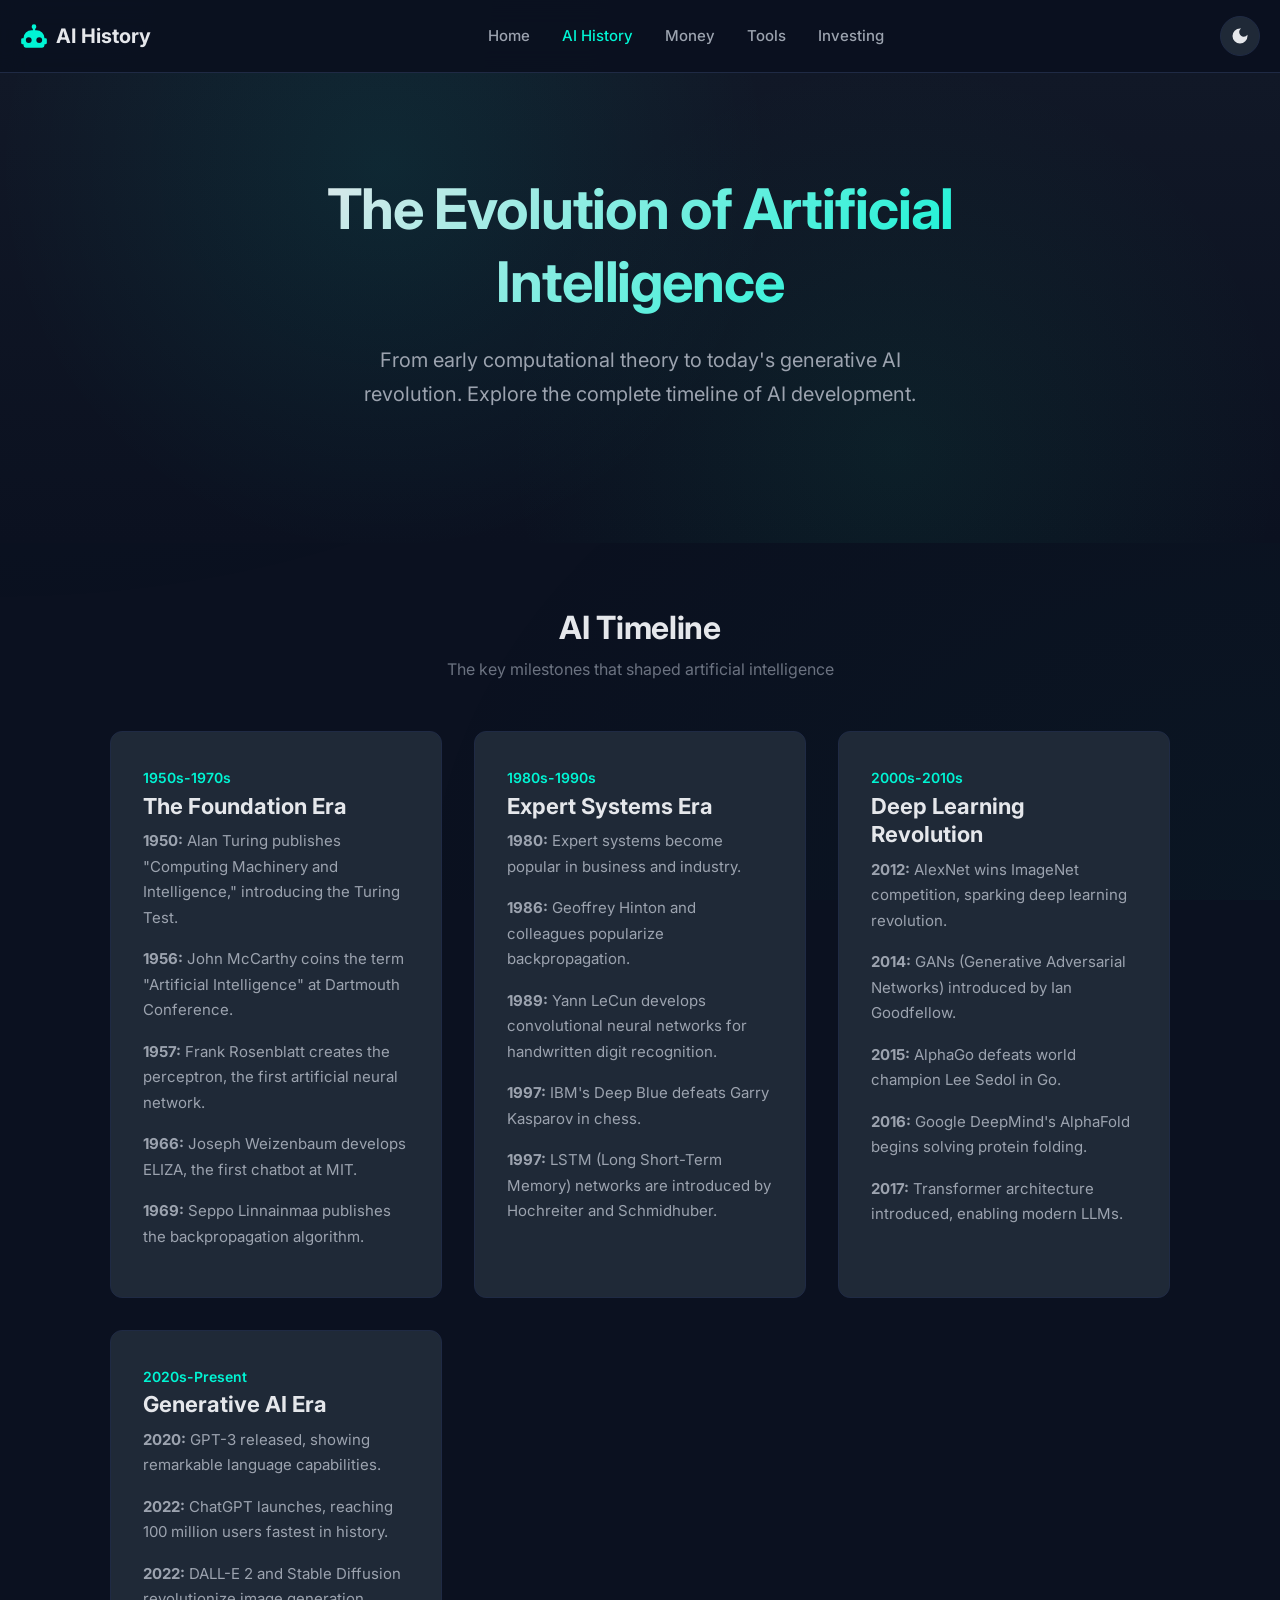
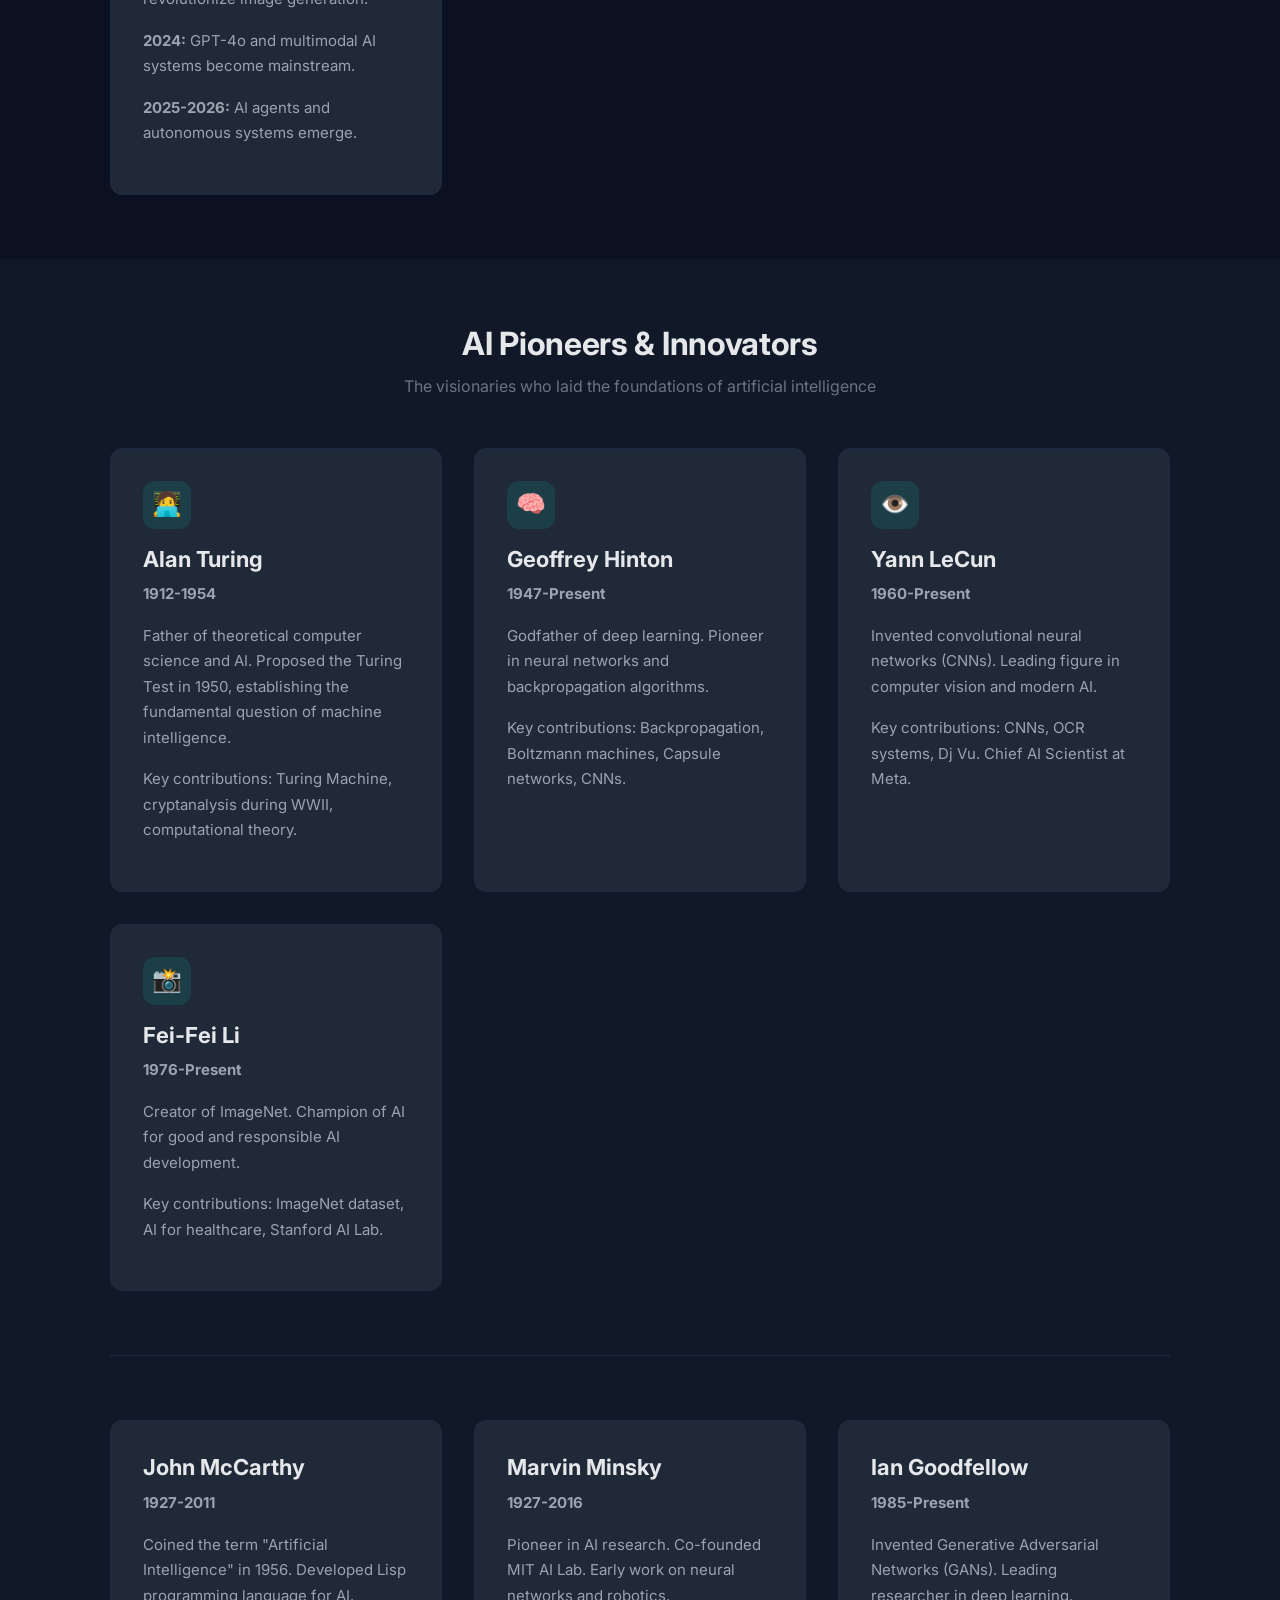
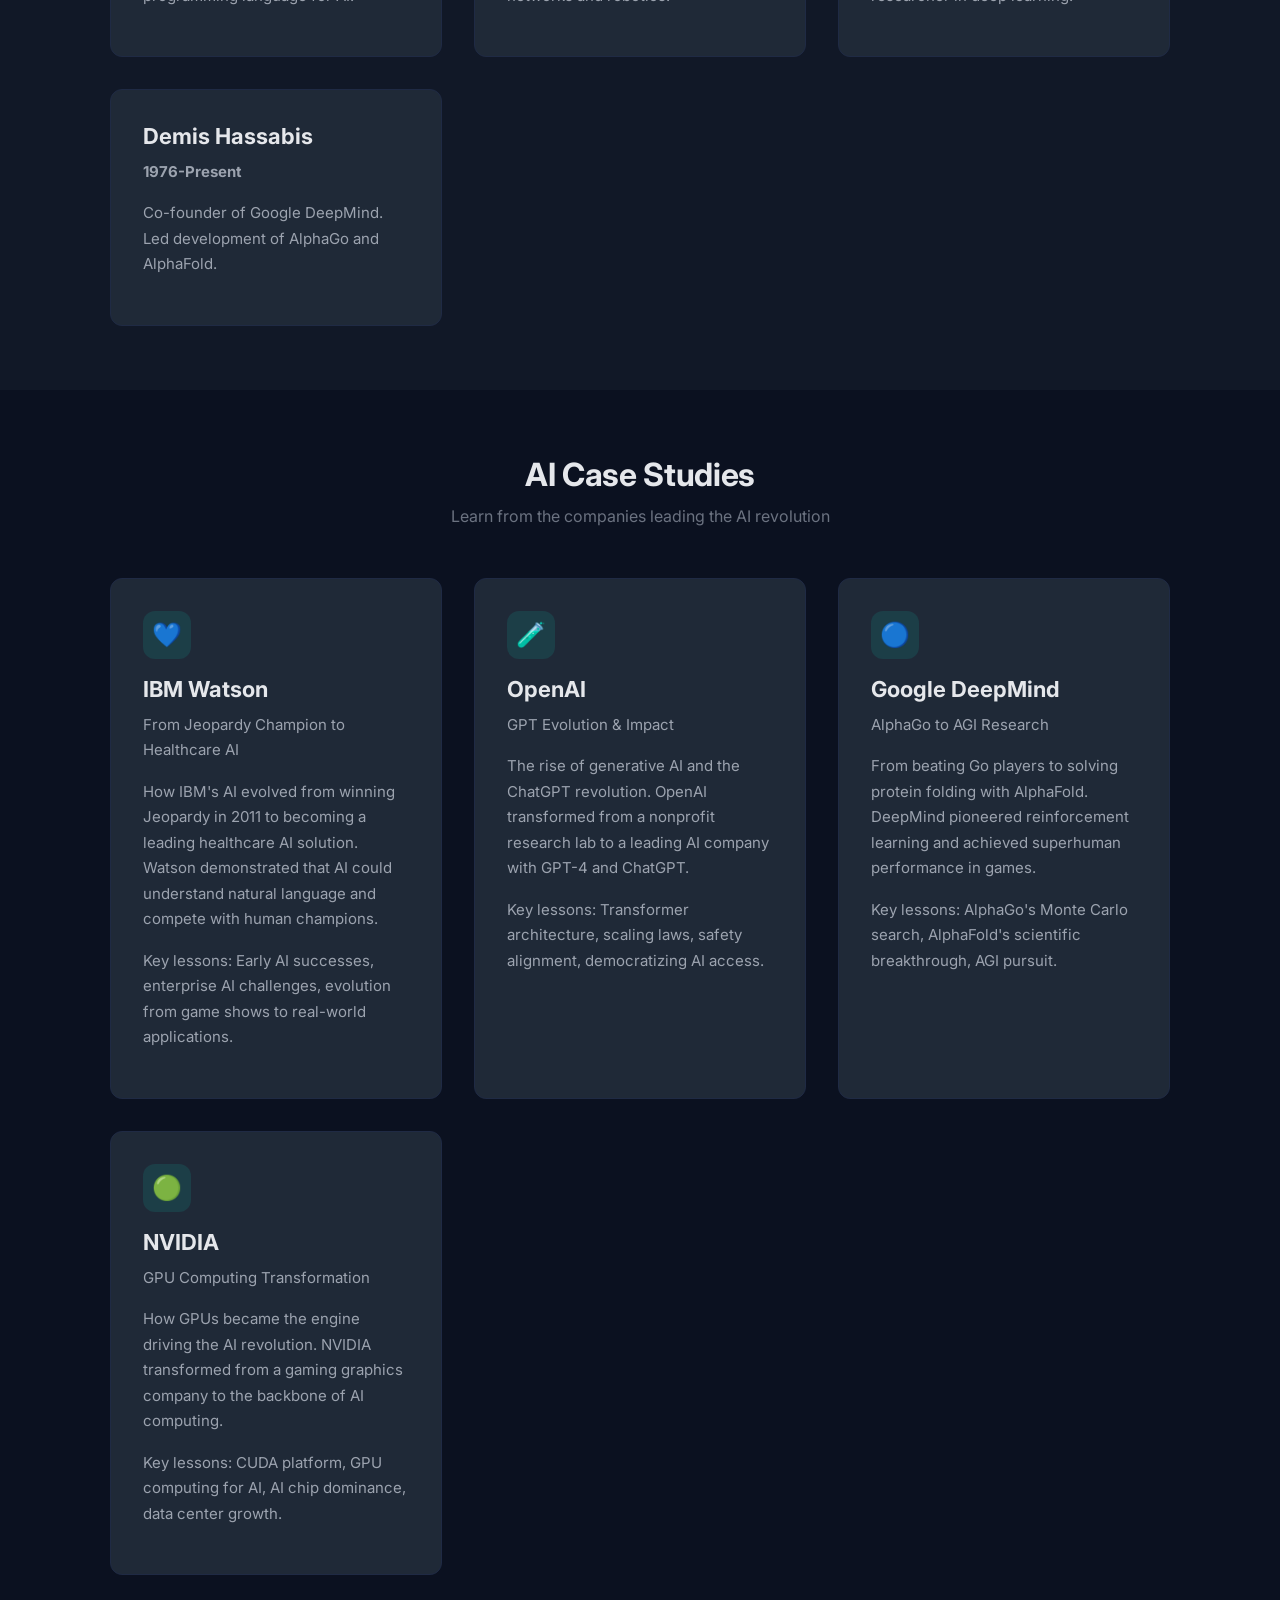
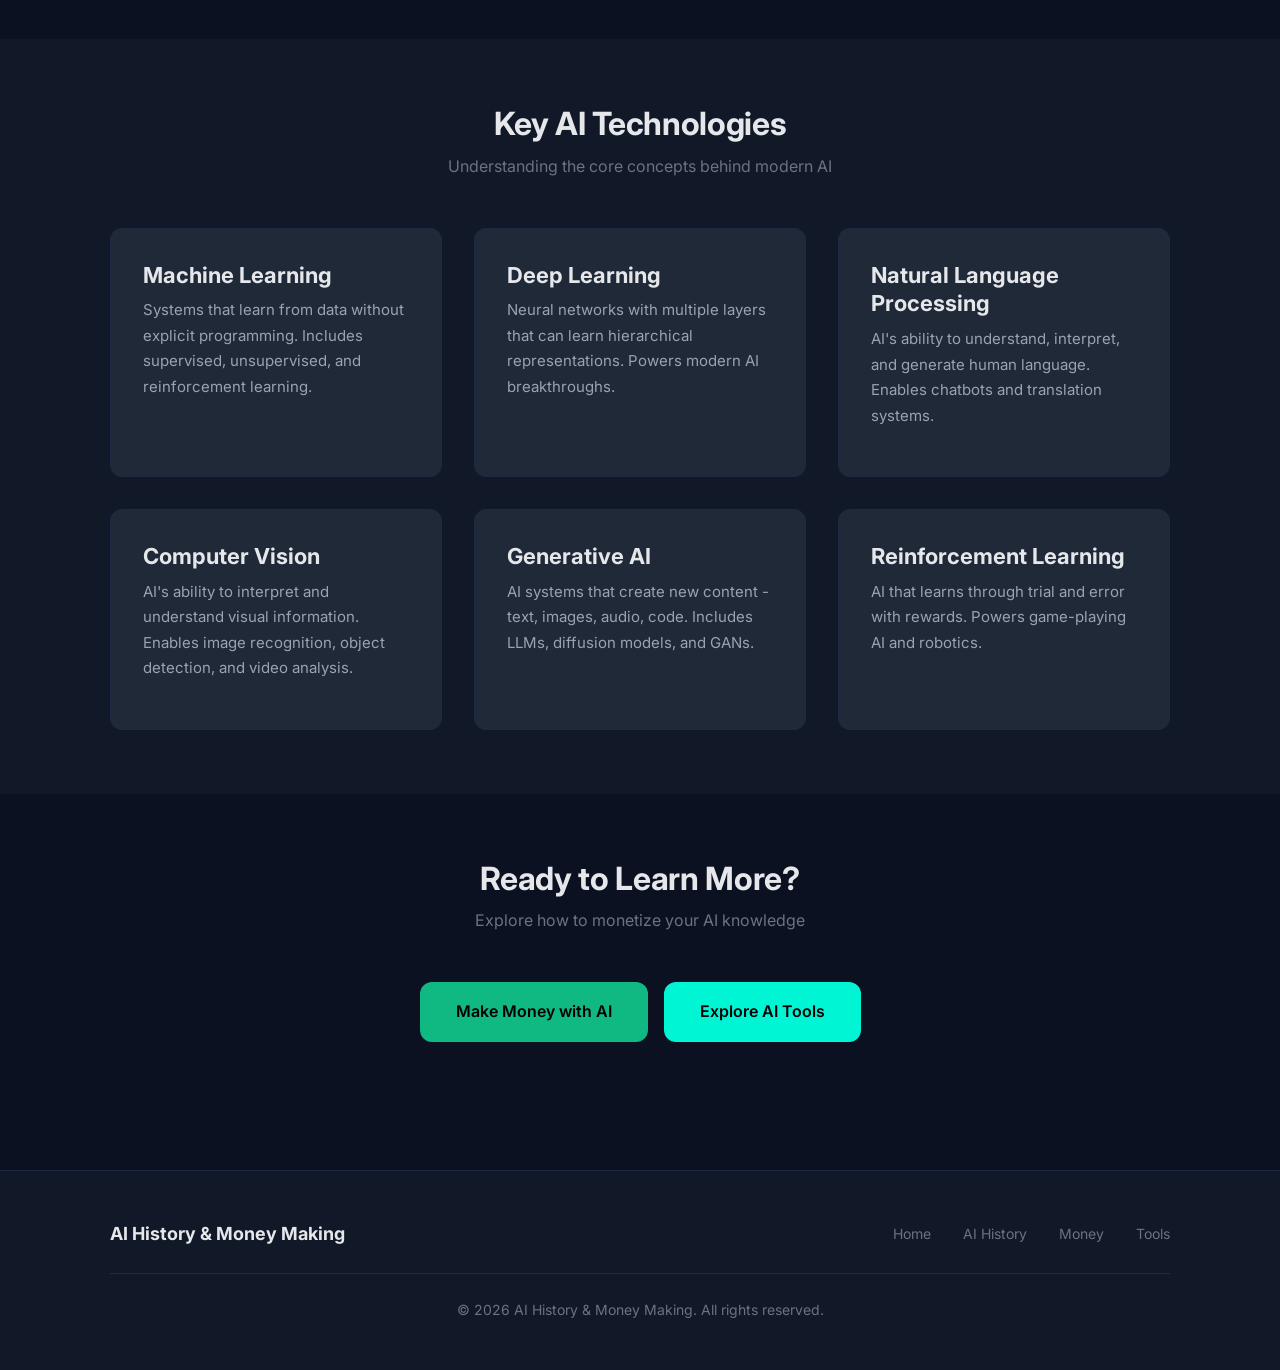
==== ai-history.html @ 37a97400 "Complete redesign: Dark theme AI platform with 5 main pages - New dark-theme.css with modern AI SaaS" ====
<!DOCTYPE html>
<html lang="en">
<head>
  <meta charset="UTF-8">
  <meta name="viewport" content="width=device-width, initial-scale=1.0">
  <title>AI History - The Evolution of Artificial Intelligence</title>
  <meta name="description" content="Explore the complete evolution of AI from 1950s to present. Learn about AI pioneers, breakthroughs, and the companies that shaped artificial intelligence.">
  <meta name="keywords" content="AI history, artificial intelligence timeline, AI pioneers, machine learning evolution, deep learning">
  <meta name="author" content="AI History & Money Making">
  
  <meta property="og:title" content="AI History - The Evolution of Artificial Intelligence">
  <meta property="og:description" content="Explore the complete evolution of AI from 1950s to present.">
  <meta property="og:type" content="website">
  
  <meta name="twitter:card" content="summary_large_image">
  <meta name="twitter:title" content="AI History">
  
  <link rel="stylesheet" href="assets/css/dark-theme.css">
  <link rel="preconnect" href="https://fonts.googleapis.com">
  <link rel="preconnect" href="https://fonts.gstatic.com" crossorigin>
  <link href="https://fonts.googleapis.com/css2?family=Inter:wght@400;500;600;700&display=swap" rel="stylesheet">
  <link rel="icon" href="data:image/svg+xml,<svg xmlns='http://www.w3.org/2000/svg' viewBox='0 0 100 100'><text y='.9em' font-size='90'>🤖</text></svg>">
</head>

<body data-theme="dark">
  <!-- Header -->
  <header>
    <nav>
      <a href="index.html" class="nav-brand">
        <svg viewBox="0 0 24 24" fill="currentColor">
          <path d="M12 2a2 2 0 012 2c0 .74-.4 1.39-1 1.73V7h1a7 7 0 017 7h1a1 1 0 011 1v3a1 1 0 01-1 1h-1v1a2 2 0 01-2 2H5a2 2 0 01-2-2v-1H2a1 1 0 01-1-1v-3a1 1 0 011-1h1a7 7 0 017-7h1V5.73c-.6-.34-1-.99-1-1.73a2 2 0 012-2zM7.5 13A2.5 2.5 0 005 15.5 2.5 2.5 0 007.5 18a2.5 2.5 0 002.5-2.5A2.5 2.5 0 007.5 13zm9 0a2.5 2.5 0 00-2.5 2.5 2.5 2.5 0 002.5 2.5 2.5 2.5 0 002.5-2.5 2.5 2.5 0 00-2.5-2.5z"/>
        </svg>
        AI History
      </a>
      <ul class="nav-links">
        <li><a href="index.html">Home</a></li>
        <li><a href="ai-history.html" class="active">AI History</a></li>
        <li><a href="money.html">Money</a></li>
        <li><a href="tools.html">Tools</a></li>
        <li><a href="investing.html">Investing</a></li>
      </ul>
      <button class="theme-toggle" id="themeToggle" aria-label="Toggle theme">
        <svg viewBox="0 0 24 24" fill="currentColor">
          <path d="M12 3a9 9 0 109 9c0-.46-.04-.92-.1-1.36a5.389 5.389 0 01-4.4 2.26 5.403 5.403 0 01-3.14-9.8c-.44-.06-.9-.1-1.36-.1z"/>
        </svg>
      </button>
      <button class="nav-toggle" id="navToggle" aria-label="Toggle navigation">
        <span></span>
        <span></span>
        <span></span>
      </button>
    </nav>
  </header>

  <!-- Hero Section -->
  <section class="hero">
    <div class="hero-content">
      <h1>The Evolution of Artificial Intelligence</h1>
      <p>From early computational theory to today's generative AI revolution. Explore the complete timeline of AI development.</p>
    </div>
  </section>

  <!-- Main Content -->
  <main>
    <!-- Timeline Section -->
    <section class="section">
      <div class="container">
        <div class="section-header">
          <h2>AI Timeline</h2>
          <p>The key milestones that shaped artificial intelligence</p>
        </div>
        
        <div class="card-grid ai-timeline">
          <div class="card">
            <span class="timeline-date">1950s-1970s</span>
            <h3>The Foundation Era</h3>
            <p><strong>1950:</strong> Alan Turing publishes "Computing Machinery and Intelligence," introducing the Turing Test.</p>
            <p><strong>1956:</strong> John McCarthy coins the term "Artificial Intelligence" at Dartmouth Conference.</p>
            <p><strong>1957:</strong> Frank Rosenblatt creates the perceptron, the first artificial neural network.</p>
            <p><strong>1966:</strong> Joseph Weizenbaum develops ELIZA, the first chatbot at MIT.</p>
            <p><strong>1969:</strong> Seppo Linnainmaa publishes the backpropagation algorithm.</p>
          </div>
          
          <div class="card">
            <span class="timeline-date">1980s-1990s</span>
            <h3>Expert Systems Era</h3>
            <p><strong>1980:</strong> Expert systems become popular in business and industry.</p>
            <p><strong>1986:</strong> Geoffrey Hinton and colleagues popularize backpropagation.</p>
            <p><strong>1989:</strong> Yann LeCun develops convolutional neural networks for handwritten digit recognition.</p>
            <p><strong>1997:</strong> IBM's Deep Blue defeats Garry Kasparov in chess.</p>
            <p><strong>1997:</strong> LSTM (Long Short-Term Memory) networks are introduced by Hochreiter and Schmidhuber.</p>
          </div>
          
          <div class="card">
            <span class="timeline-date">2000s-2010s</span>
            <h3>Deep Learning Revolution</h3>
            <p><strong>2012:</strong> AlexNet wins ImageNet competition, sparking deep learning revolution.</p>
            <p><strong>2014:</strong> GANs (Generative Adversarial Networks) introduced by Ian Goodfellow.</p>
            <p><strong>2015:</strong> AlphaGo defeats world champion Lee Sedol in Go.</p>
            <p><strong>2016:</strong> Google DeepMind's AlphaFold begins solving protein folding.</p>
            <p><strong>2017:</strong> Transformer architecture introduced, enabling modern LLMs.</p>
          </div>
          
          <div class="card">
            <span class="timeline-date">2020s-Present</span>
            <h3>Generative AI Era</h3>
            <p><strong>2020:</strong> GPT-3 released, showing remarkable language capabilities.</p>
            <p><strong>2022:</strong> ChatGPT launches, reaching 100 million users fastest in history.</p>
            <p><strong>2022:</strong> DALL-E 2 and Stable Diffusion revolutionize image generation.</p>
            <p><strong>2024:</strong> GPT-4o and multimodal AI systems become mainstream.</p>
            <p><strong>2025-2026:</strong> AI agents and autonomous systems emerge.</p>
          </div>
        </div>
      </div>
    </section>

    <!-- Pioneers Section -->
    <section id="pioneers" class="section section-primary">
      <div class="container">
        <div class="section-header">
          <h2>AI Pioneers & Innovators</h2>
          <p>The visionaries who laid the foundations of artificial intelligence</p>
        </div>
        
        <div class="card-grid">
          <div class="card">
            <div class="card-icon">🧑‍💻</div>
            <h3>Alan Turing</h3>
            <p><strong>1912-1954</strong></p>
            <p>Father of theoretical computer science and AI. Proposed the Turing Test in 1950, establishing the fundamental question of machine intelligence.</p>
            <p>Key contributions: Turing Machine, cryptanalysis during WWII, computational theory.</p>
          </div>
          
          <div class="card">
            <div class="card-icon">🧠</div>
            <h3>Geoffrey Hinton</h3>
            <p><strong>1947-Present</strong></p>
            <p>Godfather of deep learning. Pioneer in neural networks and backpropagation algorithms.</p>
            <p>Key contributions: Backpropagation, Boltzmann machines, Capsule networks, CNNs.</p>
          </div>
          
          <div class="card">
            <div class="card-icon">👁️</div>
            <h3>Yann LeCun</h3>
            <p><strong>1960-Present</strong></p>
            <p>Invented convolutional neural networks (CNNs). Leading figure in computer vision and modern AI.</p>
            <p>Key contributions: CNNs, OCR systems, Dj Vu. Chief AI Scientist at Meta.</p>
          </div>
          
          <div class="card">
            <div class="card-icon">📸</div>
            <h3>Fei-Fei Li</h3>
            <p><strong>1976-Present</strong></p>
            <p>Creator of ImageNet. Champion of AI for good and responsible AI development.</p>
            <p>Key contributions: ImageNet dataset, AI for healthcare, Stanford AI Lab.</p>
          </div>
        </div>
        
        <div class="section-divider"></div>
        
        <div class="card-grid">
          <div class="card">
            <h3>John McCarthy</h3>
            <p><strong>1927-2011</strong></p>
            <p>Coined the term "Artificial Intelligence" in 1956. Developed Lisp programming language for AI.</p>
          </div>
          
          <div class="card">
            <h3>Marvin Minsky</h3>
            <p><strong>1927-2016</strong></p>
            <p>Pioneer in AI research. Co-founded MIT AI Lab. Early work on neural networks and robotics.</p>
          </div>
          
          <div class="card">
            <h3>Ian Goodfellow</h3>
            <p><strong>1985-Present</strong></p>
            <p>Invented Generative Adversarial Networks (GANs). Leading researcher in deep learning.</p>
          </div>
          
          <div class="card">
            <h3>Demis Hassabis</h3>
            <p><strong>1976-Present</strong></p>
            <p>Co-founder of Google DeepMind. Led development of AlphaGo and AlphaFold.</p>
          </div>
        </div>
      </div>
    </section>

    <!-- Case Studies Section -->
    <section id="cases" class="section">
      <div class="container">
        <div class="section-header">
          <h2>AI Case Studies</h2>
          <p>Learn from the companies leading the AI revolution</p>
        </div>
        
        <div class="card-grid">
          <div class="card">
            <div class="card-icon">💙</div>
            <h3>IBM Watson</h3>
            <p>From Jeopardy Champion to Healthcare AI</p>
            <p>How IBM's AI evolved from winning Jeopardy in 2011 to becoming a leading healthcare AI solution. Watson demonstrated that AI could understand natural language and compete with human champions.</p>
            <p>Key lessons: Early AI successes, enterprise AI challenges, evolution from game shows to real-world applications.</p>
          </div>
          
          <div class="card">
            <div class="card-icon">🧪</div>
            <h3>OpenAI</h3>
            <p>GPT Evolution & Impact</p>
            <p>The rise of generative AI and the ChatGPT revolution. OpenAI transformed from a nonprofit research lab to a leading AI company with GPT-4 and ChatGPT.</p>
            <p>Key lessons: Transformer architecture, scaling laws, safety alignment, democratizing AI access.</p>
          </div>
          
          <div class="card">
            <div class="card-icon">🔵</div>
            <h3>Google DeepMind</h3>
            <p>AlphaGo to AGI Research</p>
            <p>From beating Go players to solving protein folding with AlphaFold. DeepMind pioneered reinforcement learning and achieved superhuman performance in games.</p>
            <p>Key lessons: AlphaGo's Monte Carlo search, AlphaFold's scientific breakthrough, AGI pursuit.</p>
          </div>
          
          <div class="card">
            <div class="card-icon">🟢</div>
            <h3>NVIDIA</h3>
            <p>GPU Computing Transformation</p>
            <p>How GPUs became the engine driving the AI revolution. NVIDIA transformed from a gaming graphics company to the backbone of AI computing.</p>
            <p>Key lessons: CUDA platform, GPU computing for AI, AI chip dominance, data center growth.</p>
          </div>
        </div>
      </div>
    </section>

    <!-- Technology Concepts -->
    <section class="section section-primary">
      <div class="container">
        <div class="section-header">
          <h2>Key AI Technologies</h2>
          <p>Understanding the core concepts behind modern AI</p>
        </div>
        
        <div class="card-grid">
          <div class="card">
            <h3>Machine Learning</h3>
            <p>Systems that learn from data without explicit programming. Includes supervised, unsupervised, and reinforcement learning.</p>
          </div>
          
          <div class="card">
            <h3>Deep Learning</h3>
            <p>Neural networks with multiple layers that can learn hierarchical representations. Powers modern AI breakthroughs.</p>
          </div>
          
          <div class="card">
            <h3>Natural Language Processing</h3>
            <p>AI's ability to understand, interpret, and generate human language. Enables chatbots and translation systems.</p>
          </div>
          
          <div class="card">
            <h3>Computer Vision</h3>
            <p>AI's ability to interpret and understand visual information. Enables image recognition, object detection, and video analysis.</p>
          </div>
          
          <div class="card">
            <h3>Generative AI</h3>
            <p>AI systems that create new content - text, images, audio, code. Includes LLMs, diffusion models, and GANs.</p>
          </div>
          
          <div class="card">
            <h3>Reinforcement Learning</h3>
            <p>AI that learns through trial and error with rewards. Powers game-playing AI and robotics.</p>
          </div>
        </div>
      </div>
    </section>

    <!-- CTA Section -->
    <section class="section">
      <div class="container">
        <div class="section-header">
          <h2>Ready to Learn More?</h2>
          <p>Explore how to monetize your AI knowledge</p>
        </div>
        <div style="display: flex; gap: 1rem; justify-content: center; flex-wrap: wrap;">
          <a href="money.html" class="btn btn-money btn-lg">Make Money with AI</a>
          <a href="tools.html" class="btn btn-ai btn-lg">Explore AI Tools</a>
        </div>
      </div>
    </section>
  </main>

  <!-- Footer -->
  <footer>
    <div class="container">
      <div class="footer-content">
        <div class="footer-brand">AI History & Money Making</div>
        <ul class="footer-links">
          <li><a href="index.html">Home</a></li>
          <li><a href="ai-history.html">AI History</a></li>
          <li><a href="money.html">Money</a></li>
          <li><a href="tools.html">Tools</a></li>
        </ul>
      </div>
      <div class="footer-copy">
        &copy; 2026 AI History & Money Making. All rights reserved.
      </div>
    </div>
  </footer>

  <script src="assets/js/theme.js"></script>
</body>
</html>
---- assets/css/dark-theme.css ----
/* AI History & Money Making - Dark Theme CSS */
/* Modern AI SaaS Platform Design */

/* ============================================
   CSS VARIABLES - Dark Theme System
   ============================================ */

:root {
  /* Primary Dark Background */
  --bg-primary: #0B1120;
  --bg-secondary: #111827;
  --bg-tertiary: #1F2937;
  
  /* AI-Specific Accents */
  --accent-ai: #00F5D4;
  --accent-ai-hover: #00c4a7;
  --accent-money: #10B981;
  --accent-money-hover: #059669;
  --accent-purple: #8B5CF6;
  --accent-orange: #F59E0B;
  
  /* Text Colors */
  --text-primary: #E5E7EB;
  --text-secondary: #9CA3AF;
  --text-muted: #6B7280;
  
  /* Card & Border Colors */
  --card-bg: #1F2937;
  --card-bg-hover: #374151;
  --border-subtle: #1F2A44;
  --border-accent: #374151;
  
  /* Shadows */
  --shadow-sm: 0 1px 2px rgba(0, 0, 0, 0.3);
  --shadow-md: 0 4px 6px rgba(0, 0, 0, 0.4);
  --shadow-lg: 0 10px 30px rgba(0, 0, 0, 0.5);
  --shadow-xl: 0 20px 40px rgba(0, 0, 0, 0.6);
  
  /* Gradients */
  --gradient-hero: linear-gradient(180deg, #111827 0%, #0B1120 100%);
  --gradient-card: linear-gradient(180deg, #1F2937 0%, #111827 100%);
  --gradient-ai: linear-gradient(135deg, #00F5D4 0%, #00c4a7 100%);
  --gradient-money: linear-gradient(135deg, #10B981 0%, #059669 100%);
  
  /* Transitions */
  --transition-fast: 0.15s ease;
  --transition-base: 0.3s ease;
  --transition-slow: 0.5s ease;
  
  /* Border Radius */
  --radius-sm: 6px;
  --radius-md: 12px;
  --radius-lg: 16px;
  --radius-full: 9999px;
  
  /* Spacing */
  --space-xs: 0.25rem;
  --space-sm: 0.5rem;
  --space-md: 1rem;
  --space-lg: 1.5rem;
  --space-xl: 2rem;
  --space-2xl: 3rem;
  --space-3xl: 4rem;
  
  /* Container */
  --container-max: 1100px;
  --container-padding: 20px;
}

/* Light Theme */
[data-theme="light"] {
  --bg-primary: #F9FAFB;
  --bg-secondary: #FFFFFF;
  --bg-tertiary: #F3F4F6;
  
  --accent-ai: #059669;
  --accent-ai-hover: #047857;
  --accent-money: #059669;
  --accent-money-hover: #047857;
  
  --text-primary: #111827;
  --text-secondary: #4B5563;
  --text-muted: #9CA3AF;
  
  --card-bg: #FFFFFF;
  --card-bg-hover: #F3F4F6;
  --border-subtle: #E5E7EB;
  --border-accent: #D1D5DB;
  
  --shadow-sm: 0 1px 2px rgba(0, 0, 0, 0.05);
  --shadow-md: 0 4px 6px rgba(0, 0, 0, 0.1);
  --shadow-lg: 0 10px 30px rgba(0, 0, 0, 0.1);
  --shadow-xl: 0 20px 40px rgba(0, 0, 0, 0.15);
  
  --gradient-hero: linear-gradient(180deg, #FFFFFF 0%, #F9FAFB 100%);
  --gradient-card: linear-gradient(180deg, #FFFFFF 0%, #F9FAFB 100%);
  --gradient-ai: linear-gradient(135deg, #059669 0%, #047857 100%);
  --gradient-money: linear-gradient(135deg, #059669 0%, #047857 100%);
}

[data-theme="light"] body::before {
  background: 
    radial-gradient(ellipse at top left, rgba(5, 150, 105, 0.05) 0%, transparent 50%),
    radial-gradient(ellipse at bottom right, rgba(5, 150, 105, 0.05) 0%, transparent 50%);
}

/* ============================================
   RESET & BASE STYLES
   ============================================ */

* {
  margin: 0;
  padding: 0;
  box-sizing: border-box;
}

html {
  scroll-behavior: smooth;
  font-size: 16px;
}

body {
  font-family: 'Inter', -apple-system, BlinkMacSystemFont, 'Segoe UI', Roboto, sans-serif;
  background-color: var(--bg-primary);
  color: var(--text-primary);
  line-height: 1.7;
  min-height: 100vh;
  overflow-x: hidden;
}

/* Background Pattern */
body::before {
  content: "";
  position: fixed;
  top: 0;
  left: 0;
  width: 100%;
  height: 100%;
  background: 
    radial-gradient(ellipse at top left, rgba(0, 245, 212, 0.03) 0%, transparent 50%),
    radial-gradient(ellipse at bottom right, rgba(16, 185, 129, 0.03) 0%, transparent 50%);
  pointer-events: none;
  z-index: -1;
}

/* ============================================
   TYPOGRAPHY
   ============================================ */

h1, h2, h3, h4, h5, h6 {
  font-weight: 700;
  line-height: 1.3;
  color: var(--text-primary);
  margin-bottom: var(--space-md);
}

h1 {
  font-size: 3rem;
  letter-spacing: -0.02em;
}

h2 {
  font-size: 2rem;
  letter-spacing: -0.01em;
}

h3 {
  font-size: 1.375rem;
}

h4 {
  font-size: 1.125rem;
}

p {
  color: var(--text-secondary);
  margin-bottom: var(--space-md);
  line-height: 1.7;
}

a {
  color: var(--accent-ai);
  text-decoration: none;
  transition: color var(--transition-fast);
}

a:hover {
  color: var(--accent-ai-hover);
}

/* ============================================
   LAYOUT
   ============================================ */

.container {
  max-width: var(--container-max);
  margin: 0 auto;
  padding: 0 var(--container-padding);
}

.section {
  padding: var(--space-3xl) 0;
}

.section-primary {
  background: var(--bg-secondary);
}

.section-secondary {
  background: var(--bg-primary);
}

/* ============================================
   NAVIGATION
   ============================================ */

nav {
  position: sticky;
  top: 0;
  background: rgba(11, 17, 32, 0.95);
  backdrop-filter: blur(12px);
  -webkit-backdrop-filter: blur(12px);
  padding: var(--space-md) var(--container-padding);
  display: flex;
  justify-content: space-between;
  align-items: center;
  border-bottom: 1px solid var(--border-subtle);
  z-index: 1000;
}

.nav-brand {
  display: flex;
  align-items: center;
  gap: var(--space-sm);
  font-size: 1.25rem;
  font-weight: 700;
  color: var(--text-primary);
}

.nav-brand:hover {
  color: var(--accent-ai);
}

.nav-brand svg {
  width: 28px;
  height: 28px;
  fill: var(--accent-ai);
}

.nav-links {
  display: flex;
  align-items: center;
  gap: var(--space-xl);
  list-style: none;
}

.nav-links a {
  color: var(--text-secondary);
  font-weight: 500;
  font-size: 0.9375rem;
  padding: var(--space-sm) 0;
  position: relative;
}

.nav-links a::after {
  content: "";
  position: absolute;
  bottom: 0;
  left: 0;
  width: 0;
  height: 2px;
  background: var(--accent-ai);
  transition: width var(--transition-base);
}

.nav-links a:hover {
  color: var(--text-primary);
}

.nav-links a:hover::after {
  width: 100%;
}

.nav-links a.active {
  color: var(--accent-ai);
}

/* Mobile Navigation */
.nav-toggle {
  display: none;
  flex-direction: column;
  gap: 5px;
  background: none;
  border: none;
  cursor: pointer;
  padding: var(--space-sm);
}

.nav-toggle span {
  width: 24px;
  height: 2px;
  background: var(--text-primary);
  transition: var(--transition-base);
}

@media (max-width: 768px) {
  .nav-toggle {
    display: flex;
  }
  
  .nav-links {
    display: none;
    position: absolute;
    top: 100%;
    left: 0;
    right: 0;
    flex-direction: column;
    background: var(--bg-secondary);
    border-bottom: 1px solid var(--border-subtle);
    padding: var(--space-lg);
    gap: var(--space-md);
  }
  
  .nav-links.active {
    display: flex;
  }
  
  h1 {
    font-size: 2rem;
  }
  
  h2 {
    font-size: 1.5rem;
  }
}

/* Theme Toggle */
.theme-toggle {
  background: var(--card-bg);
  border: 1px solid var(--border-subtle);
  border-radius: var(--radius-full);
  padding: var(--space-sm);
  cursor: pointer;
  display: flex;
  align-items: center;
  justify-content: center;
  transition: var(--transition-base);
  width: 40px;
  height: 40px;
}

.theme-toggle:hover {
  background: var(--card-bg-hover);
  border-color: var(--accent-ai);
}

.theme-toggle svg {
  width: 20px;
  height: 20px;
  fill: var(--text-primary);
}

/* ============================================
   HERO SECTION
   ============================================ */

.hero {
  text-align: center;
  padding: 100px 20px;
  background: var(--gradient-hero);
  position: relative;
  overflow: hidden;
}

.hero::before {
  content: "";
  position: absolute;
  top: 0;
  left: 0;
  right: 0;
  bottom: 0;
  background: 
    radial-gradient(circle at 30% 20%, rgba(0, 245, 212, 0.08) 0%, transparent 40%),
    radial-gradient(circle at 70% 80%, rgba(16, 185, 129, 0.08) 0%, transparent 40%);
  pointer-events: none;
}

.hero-content {
  position: relative;
  z-index: 1;
  max-width: 700px;
  margin: 0 auto;
}

.hero h1 {
  font-size: 3.5rem;
  margin-bottom: var(--space-lg);
  background: linear-gradient(135deg, var(--text-primary) 0%, var(--accent-ai) 100%);
  -webkit-background-clip: text;
  -webkit-text-fill-color: transparent;
  background-clip: text;
}

.hero p {
  color: var(--text-secondary);
  font-size: 1.25rem;
  max-width: 600px;
  margin: 0 auto var(--space-xl);
}

@media (max-width: 768px) {
  .hero {
    padding: 60px 20px;
  }
  
  .hero h1 {
    font-size: 2.25rem;
  }
  
  .hero p {
    font-size: 1rem;
  }
}

/* ============================================
   BUTTONS
   ============================================ */

.btn {
  padding: 12px 28px;
  border-radius: var(--radius-md);
  text-decoration: none;
  display: inline-flex;
  align-items: center;
  justify-content: center;
  gap: var(--space-sm);
  font-weight: 600;
  font-size: 0.9375rem;
  transition: all var(--transition-base);
  cursor: pointer;
  border: none;
}

.btn-ai {
  background: var(--accent-ai);
  color: #000;
}

.btn-ai:hover {
  background: var(--accent-ai-hover);
  transform: translateY(-2px);
  box-shadow: 0 8px 20px rgba(0, 245, 212, 0.3);
}

.btn-money {
  background: var(--accent-money);
  color: #000;
}

.btn-money:hover {
  background: var(--accent-money-hover);
  transform: translateY(-2px);
  box-shadow: 0 8px 20px rgba(16, 185, 129, 0.3);
}

.btn-outline {
  background: transparent;
  border: 2px solid var(--accent-ai);
  color: var(--accent-ai);
}

.btn-outline:hover {
  background: var(--accent-ai);
  color: #000;
}

.btn-lg {
  padding: 16px 36px;
  font-size: 1rem;
}

.btn-sm {
  padding: 8px 16px;
  font-size: 0.875rem;
}

/* ============================================
   CARDS
   ============================================ */

.card-grid {
  display: grid;
  grid-template-columns: repeat(auto-fit, minmax(280px, 1fr));
  gap: var(--space-xl);
  margin-top: var(--space-xl);
}

.card {
  background: var(--card-bg);
  padding: var(--space-xl);
  border-radius: var(--radius-md);
  transition: all var(--transition-base);
  border: 1px solid var(--border-subtle);
  position: relative;
  overflow: hidden;
}

.card::before {
  content: "";
  position: absolute;
  top: 0;
  left: 0;
  right: 0;
  height: 3px;
  background: var(--gradient-ai);
  transform: scaleX(0);
  transition: transform var(--transition-base);
}

.card:hover {
  transform: translateY(-6px);
  box-shadow: var(--shadow-lg);
  border-color: var(--border-accent);
}

.card:hover::before {
  transform: scaleX(1);
}

.card-icon {
  width: 48px;
  height: 48px;
  background: rgba(0, 245, 212, 0.1);
  border-radius: var(--radius-md);
  display: flex;
  align-items: center;
  justify-content: center;
  margin-bottom: var(--space-md);
  font-size: 1.5rem;
}

.card-icon.money {
  background: rgba(16, 185, 129, 0.1);
}

.card h3 {
  margin-bottom: var(--space-sm);
}

.card p {
  color: var(--text-secondary);
  font-size: 0.9375rem;
  margin-bottom: var(--space-md);
}

.card .btn {
  margin-top: auto;
}

/* ============================================
   SECTION HEADERS
   ============================================ */

.section-header {
  text-align: center;
  margin-bottom: var(--space-2xl);
}

.section-header h2 {
  margin-bottom: var(--space-sm);
}

.section-header p {
  color: var(--text-muted);
  max-width: 600px;
  margin: 0 auto;
}

/* ============================================
   SECTION DIVIDER
   ============================================ */

.section-divider {
  height: 1px;
  background: var(--border-subtle);
  margin: var(--space-3xl) 0;
}

/* ============================================
   TIMELINE
   ============================================ */

.timeline {
  position: relative;
  padding-left: var(--space-xl);
}

.timeline::before {
  content: "";
  position: absolute;
  left: 0;
  top: 0;
  bottom: 0;
  width: 2px;
  background: var(--border-subtle);
}

.timeline-item {
  position: relative;
  padding-bottom: var(--space-2xl);
}

.timeline-item::before {
  content: "";
  position: absolute;
  left: calc(-1 * var(--space-xl) - 5px);
  top: 4px;
  width: 12px;
  height: 12px;
  background: var(--accent-ai);
  border-radius: 50%;
}

.timeline-date {
  font-size: 0.875rem;
  color: var(--accent-ai);
  font-weight: 600;
  margin-bottom: var(--space-xs);
}

.timeline-content h3 {
  margin-bottom: var(--space-sm);
}

/* ============================================
   FEATURE LISTS
   ============================================ */

.feature-list {
  list-style: none;
  padding: 0;
}

.feature-list li {
  padding: var(--space-md) 0;
  border-bottom: 1px solid var(--border-subtle);
  display: flex;
  align-items: center;
  gap: var(--space-md);
}

.feature-list li:last-child {
  border-bottom: none;
}

.feature-list .check-icon {
  color: var(--accent-money);
  font-size: 1.25rem;
}

/* ============================================
   PRICING
   ============================================ */

.pricing-card {
  background: var(--card-bg);
  border: 2px solid var(--accent-ai);
  border-radius: var(--radius-lg);
  padding: var(--space-2xl);
  text-align: center;
  position: relative;
}

.pricing-card.featured {
  border-color: var(--accent-money);
}

.pricing-badge {
  position: absolute;
  top: -12px;
  left: 50%;
  transform: translateX(-50%);
  background: var(--accent-ai);
  color: #000;
  padding: var(--space-xs) var(--space-md);
  border-radius: var(--radius-full);
  font-size: 0.75rem;
  font-weight: 700;
  text-transform: uppercase;
}

.pricing-price {
  font-size: 3rem;
  font-weight: 700;
  color: var(--text-primary);
  margin-bottom: var(--space-xs);
}

.pricing-price span {
  font-size: 1rem;
  color: var(--text-muted);
  font-weight: 400;
}

.pricing-period {
  color: var(--text-muted);
  margin-bottom: var(--space-xl);
}

/* ============================================
   FOOTER
   ============================================ */

footer {
  background: var(--bg-secondary);
  border-top: 1px solid var(--border-subtle);
  padding: var(--space-2xl) 0;
  margin-top: var(--space-3xl);
}

.footer-content {
  display: flex;
  justify-content: space-between;
  align-items: center;
  flex-wrap: wrap;
  gap: var(--space-lg);
}

.footer-brand {
  font-size: 1.125rem;
  font-weight: 700;
  color: var(--text-primary);
}

.footer-links {
  display: flex;
  gap: var(--space-xl);
  list-style: none;
}

.footer-links a {
  color: var(--text-muted);
  font-size: 0.875rem;
}

.footer-links a:hover {
  color: var(--accent-ai);
}

.footer-copy {
  color: var(--text-muted);
  font-size: 0.875rem;
  width: 100%;
  text-align: center;
  margin-top: var(--space-lg);
  padding-top: var(--space-lg);
  border-top: 1px solid var(--border-subtle);
}

/* ============================================
   UTILITIES
   ============================================ */

.text-center { text-align: center; }
.text-left { text-align: left; }
.text-right { text-align: right; }

.text-ai { color: var(--accent-ai); }
.text-money { color: var(--accent-money); }
.text-muted { color: var(--text-muted); }

.mt-sm { margin-top: var(--space-sm); }
.mt-md { margin-top: var(--space-md); }
.mt-lg { margin-top: var(--space-lg); }
.mt-xl { margin-top: var(--space-xl); }

.mb-sm { margin-bottom: var(--space-sm); }
.mb-md { margin-bottom: var(--space-md); }
.mb-lg { margin-bottom: var(--space-lg); }
.mb-xl { margin-bottom: var(--space-xl); }

.hidden { display: none; }
.flex { display: flex; }
.flex-center { display: flex; align-items: center; justify-content: center; }
.flex-between { display: flex; align-items: center; justify-content: space-between; }

/* ============================================
   ANIMATIONS
   ============================================ */

@keyframes fadeInUp {
  from {
    opacity: 0;
    transform: translateY(20px);
  }
  to {
    opacity: 1;
    transform: translateY(0);
  }
}

@keyframes pulse {
  0%, 100% {
    opacity: 1;
  }
  50% {
    opacity: 0.5;
  }
}

@keyframes gradientShift {
  0%, 100% {
    background-position: 0% 50%;
  }
  50% {
    background-position: 100% 50%;
  }
}

.animate-fadeInUp {
  animation: fadeInUp 0.6s ease forwards;
}

.animate-delay-1 { animation-delay: 0.1s; }
.animate-delay-2 { animation-delay: 0.2s; }
.animate-delay-3 { animation-delay: 0.3s; }
.animate-delay-4 { animation-delay: 0.4s; }

/* Scroll animations */
.fade-in {
  opacity: 0;
  transform: translateY(20px);
  transition: opacity 0.6s ease, transform 0.6s ease;
}

.fade-in.visible {
  opacity: 1;
  transform: translateY(0);
}

/* ============================================
   RESPONSIVE ADJUSTMENTS
   ============================================ */

@media (max-width: 640px) {
  :root {
    --container-padding: 16px;
  }
  
  h1 {
    font-size: 2rem;
  }
  
  h2 {
    font-size: 1.5rem;
  }
  
  .section {
    padding: var(--space-2xl) 0;
  }
  
  .card-grid {
    grid-template-columns: 1fr;
    gap: var(--space-lg);
  }
  
  .btn {
    padding: 10px 20px;
    font-size: 0.875rem;
  }
  
  .hero h1 {
    font-size: 2rem;
  }
  
  .footer-content {
    flex-direction: column;
    text-align: center;
  }
  
  .footer-links {
    flex-wrap: wrap;
    justify-content: center;
  }
}

/* ============================================
   PAGE SPECIFIC STYLES
   ============================================ */

/* AI History Page */
.ai-timeline .timeline-item::before {
  background: var(--accent-ai);
}

.money-timeline .timeline-item::before {
  background: var(--accent-money);
}

/* Tools Grid */
.tools-grid {
  display: grid;
  grid-template-columns: repeat(auto-fill, minmax(250px, 1fr));
  gap: var(--space-lg);
}

.tool-card {
  background: var(--card-bg);
  border: 1px solid var(--border-subtle);
  border-radius: var(--radius-md);
  padding: var(--space-lg);
  transition: var(--transition-base);
}

.tool-card:hover {
  border-color: var(--accent-ai);
  transform: translateY(-4px);
  box-shadow: var(--shadow-md);
}

.tool-category {
  display: inline-block;
  padding: var(--space-xs) var(--space-sm);
  background: rgba(0, 245, 212, 0.1);
  color: var(--accent-ai);
  border-radius: var(--radius-sm);
  font-size: 0.75rem;
  font-weight: 600;
  text-transform: uppercase;
  margin-bottom: var(--space-sm);
}

.tool-category.writing { background: rgba(139, 92, 246, 0.1); color: var(--accent-purple); }
.tool-category.image { background: rgba(0, 245, 212, 0.1); color: var(--accent-ai); }
.tool-category.automation { background: rgba(16, 185, 129, 0.1); color: var(--accent-money); }
.tool-category.video { background: rgba(245, 158, 11, 0.1); color: var(--accent-orange); }
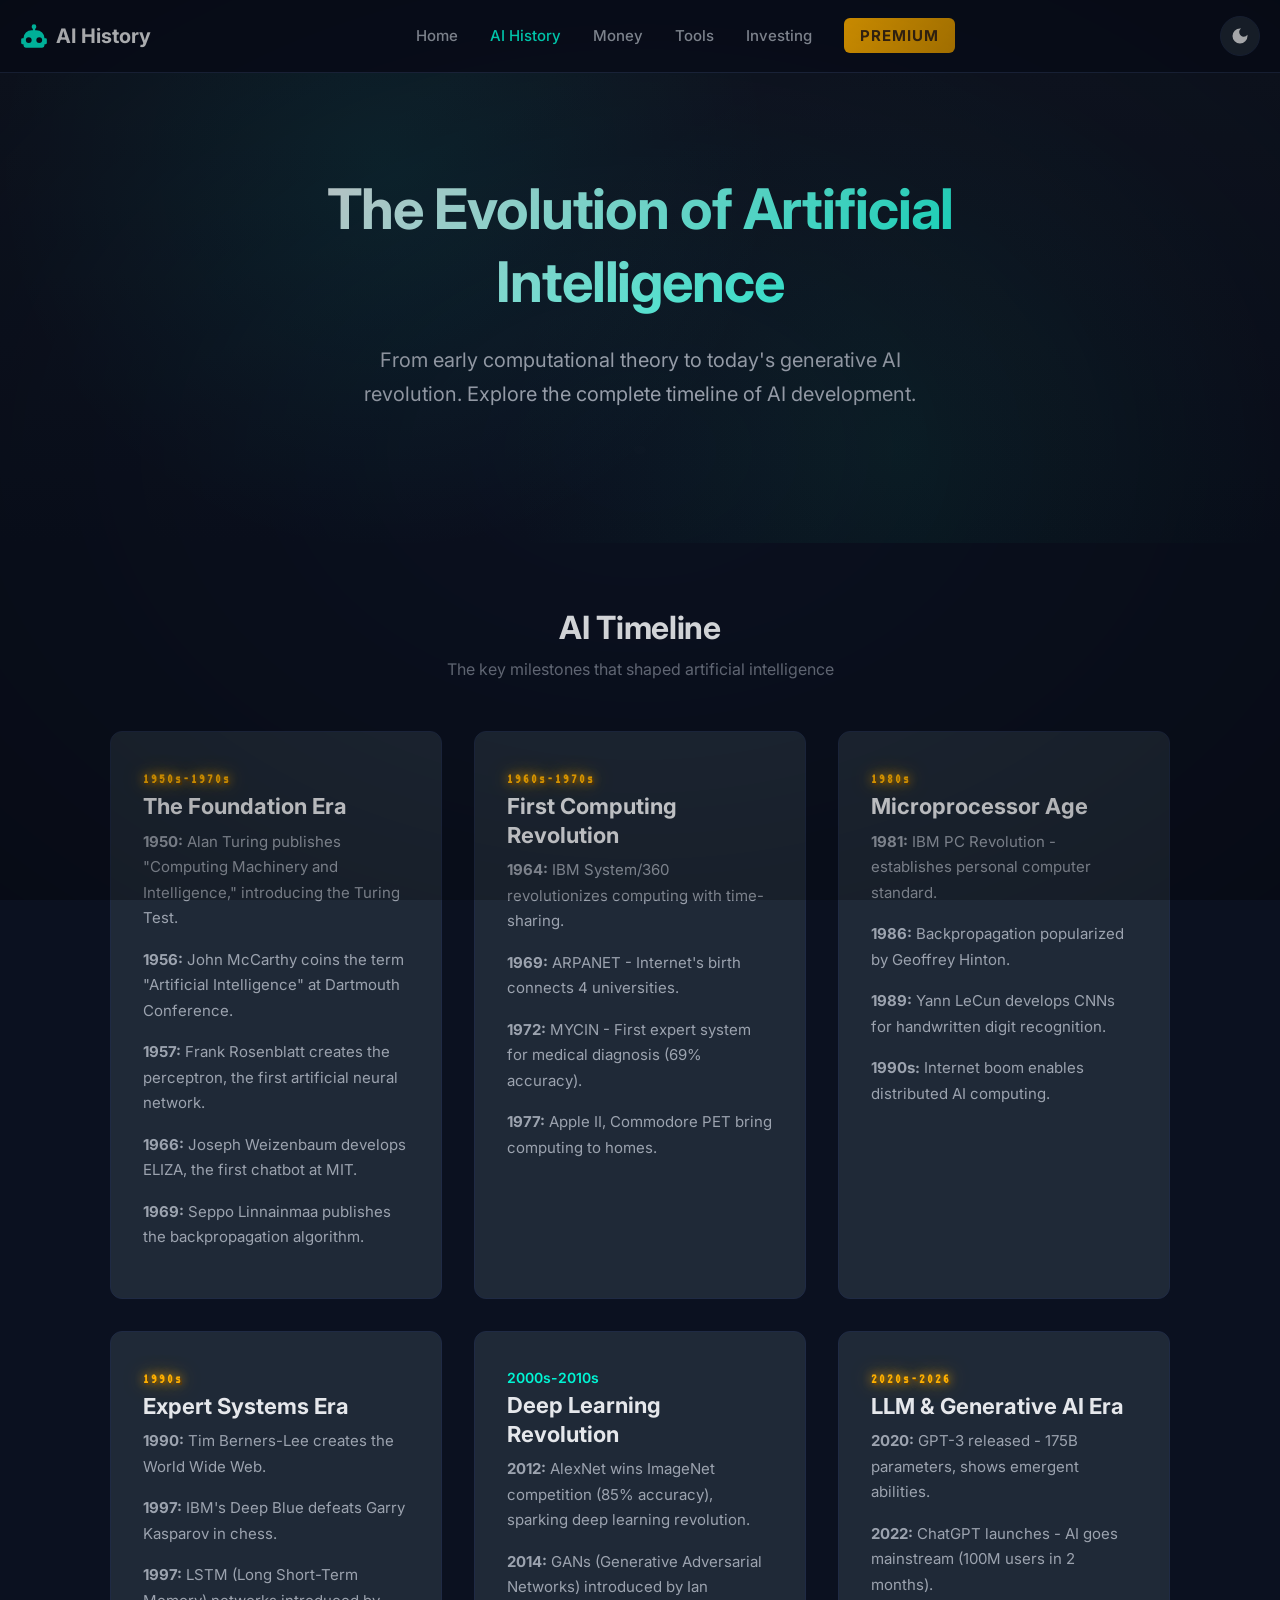
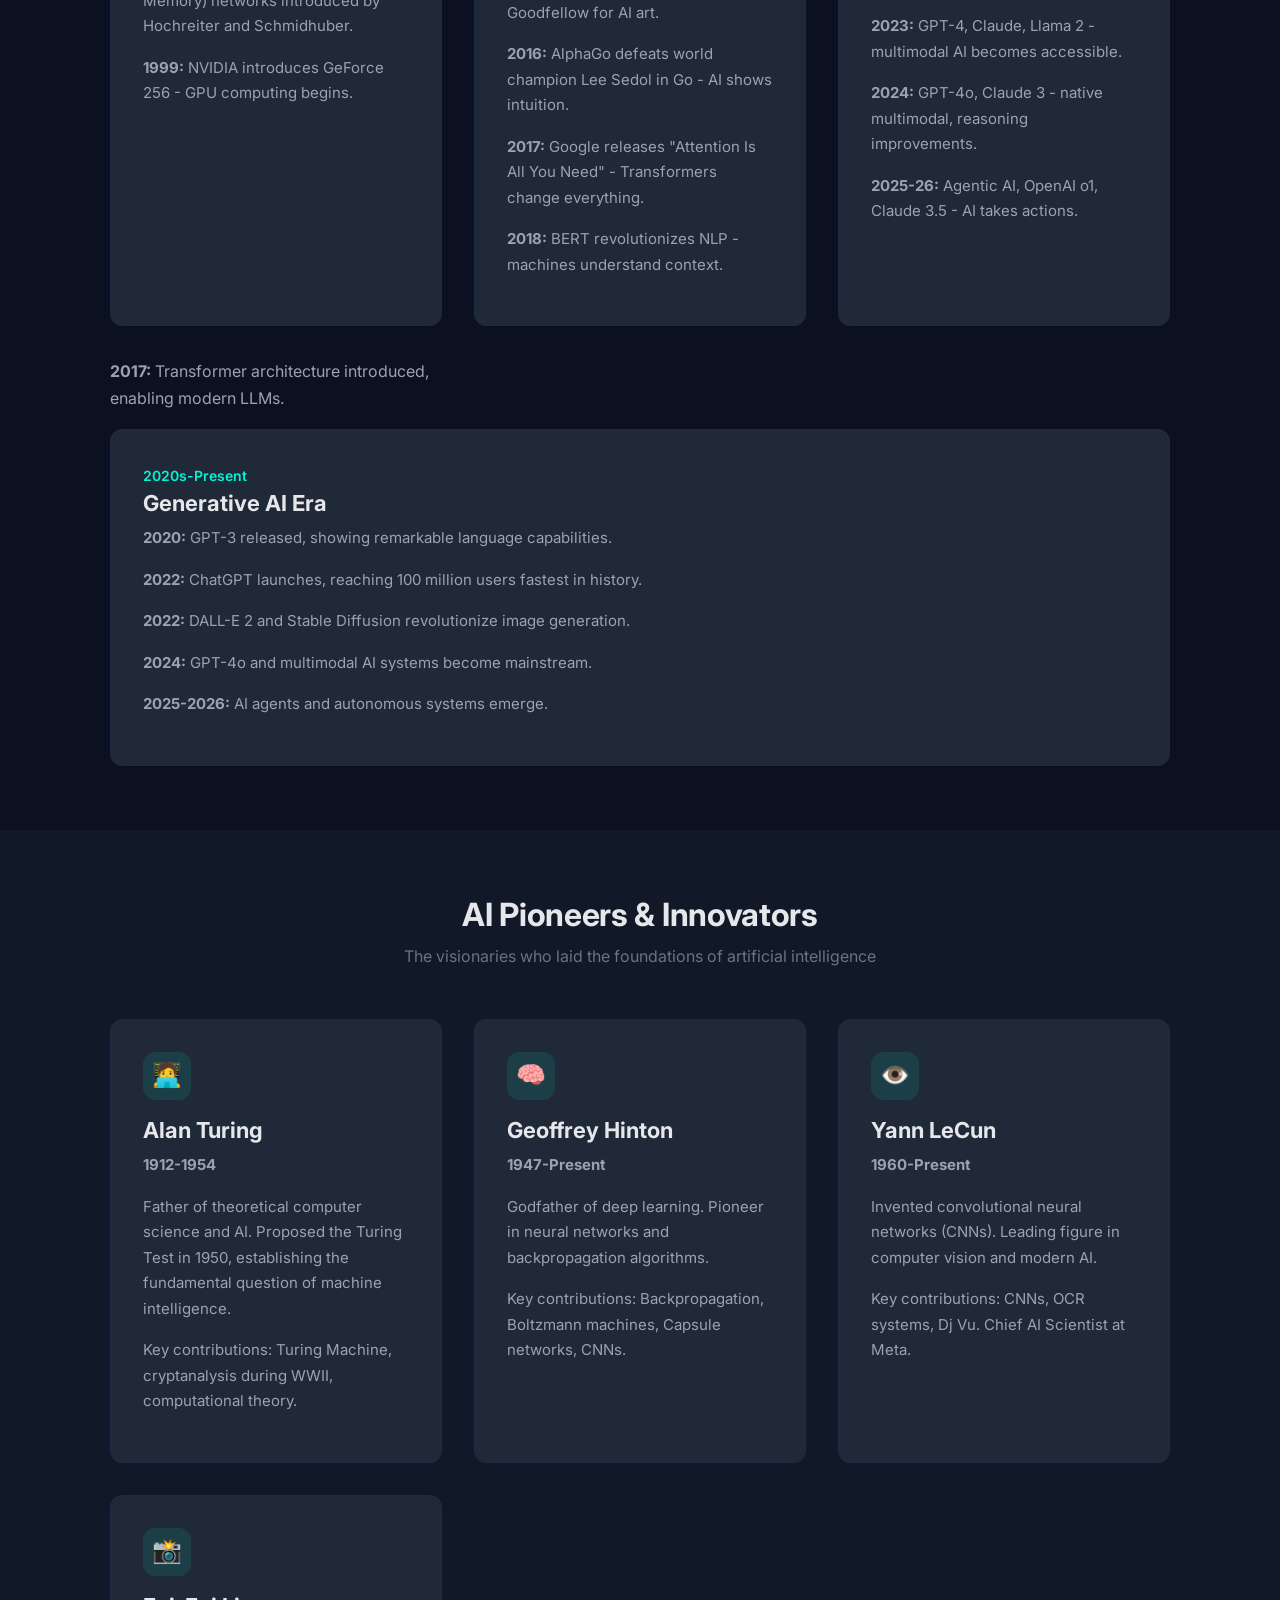
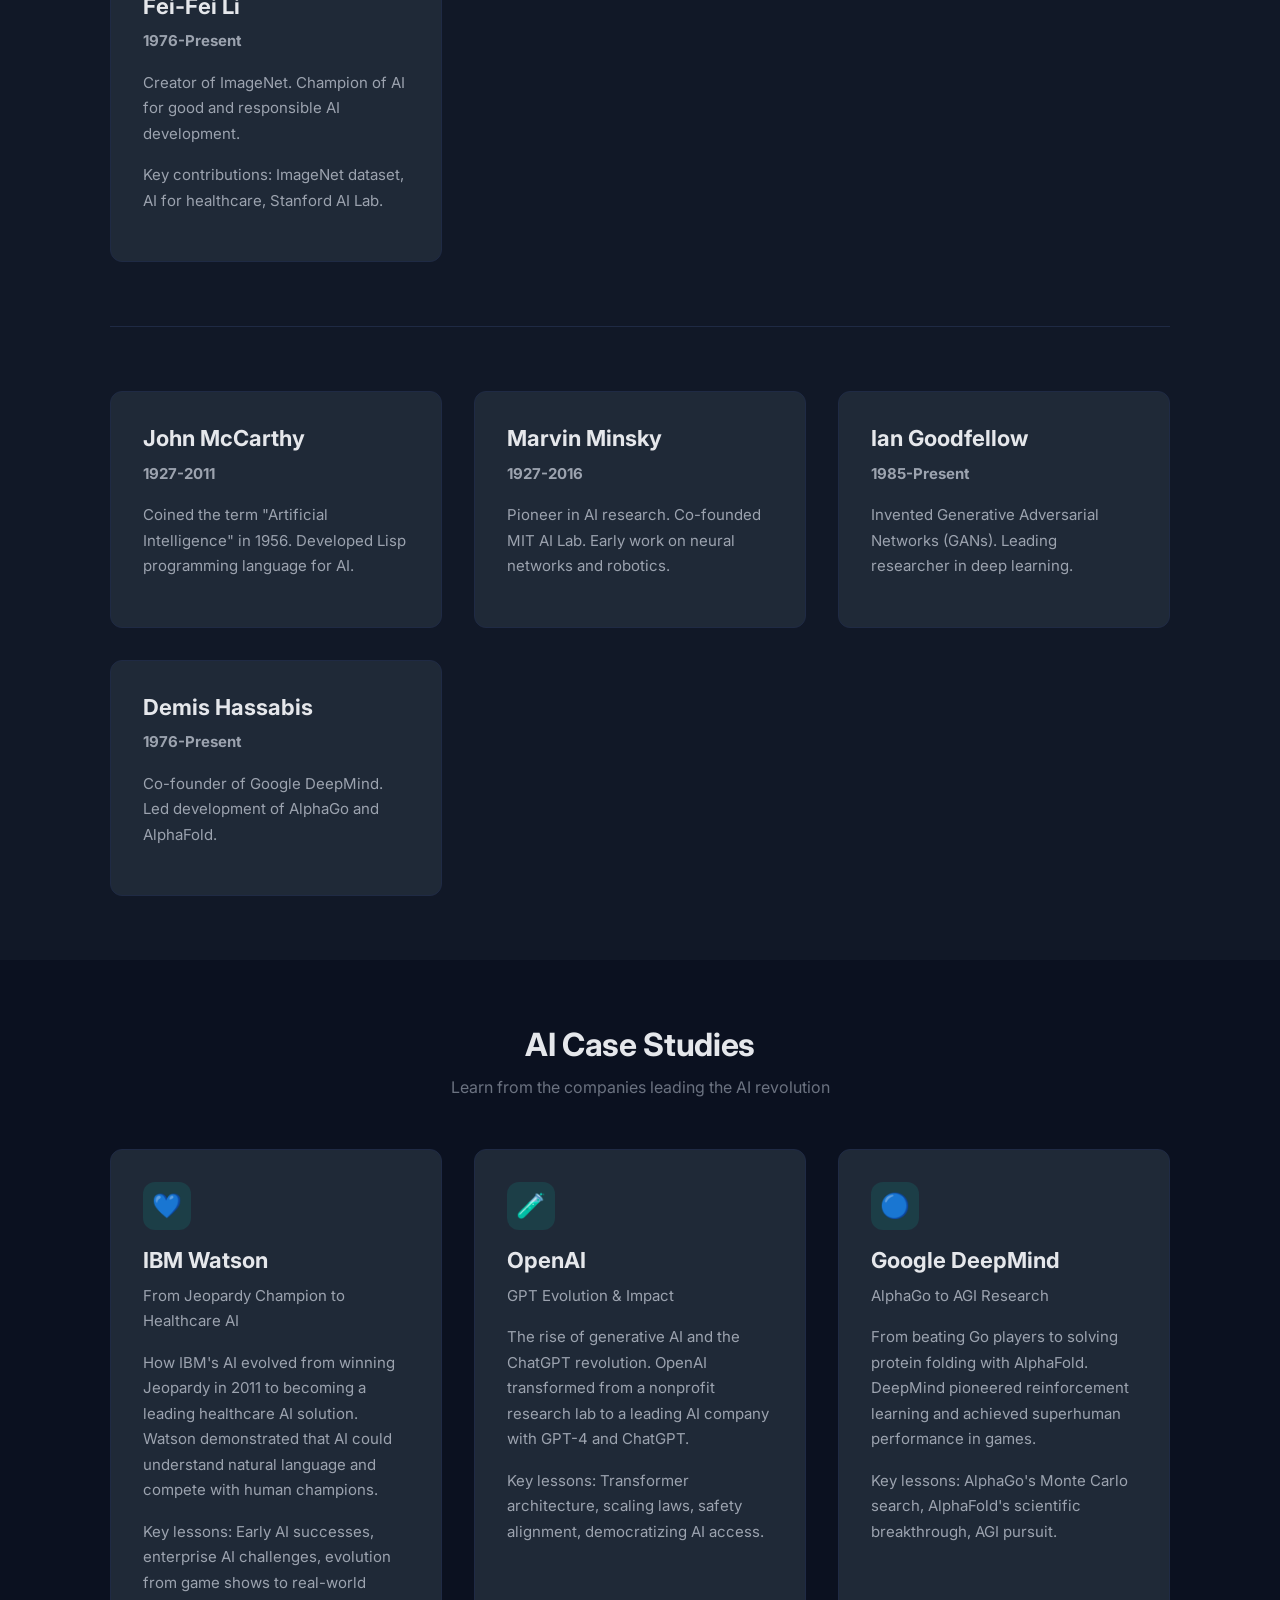
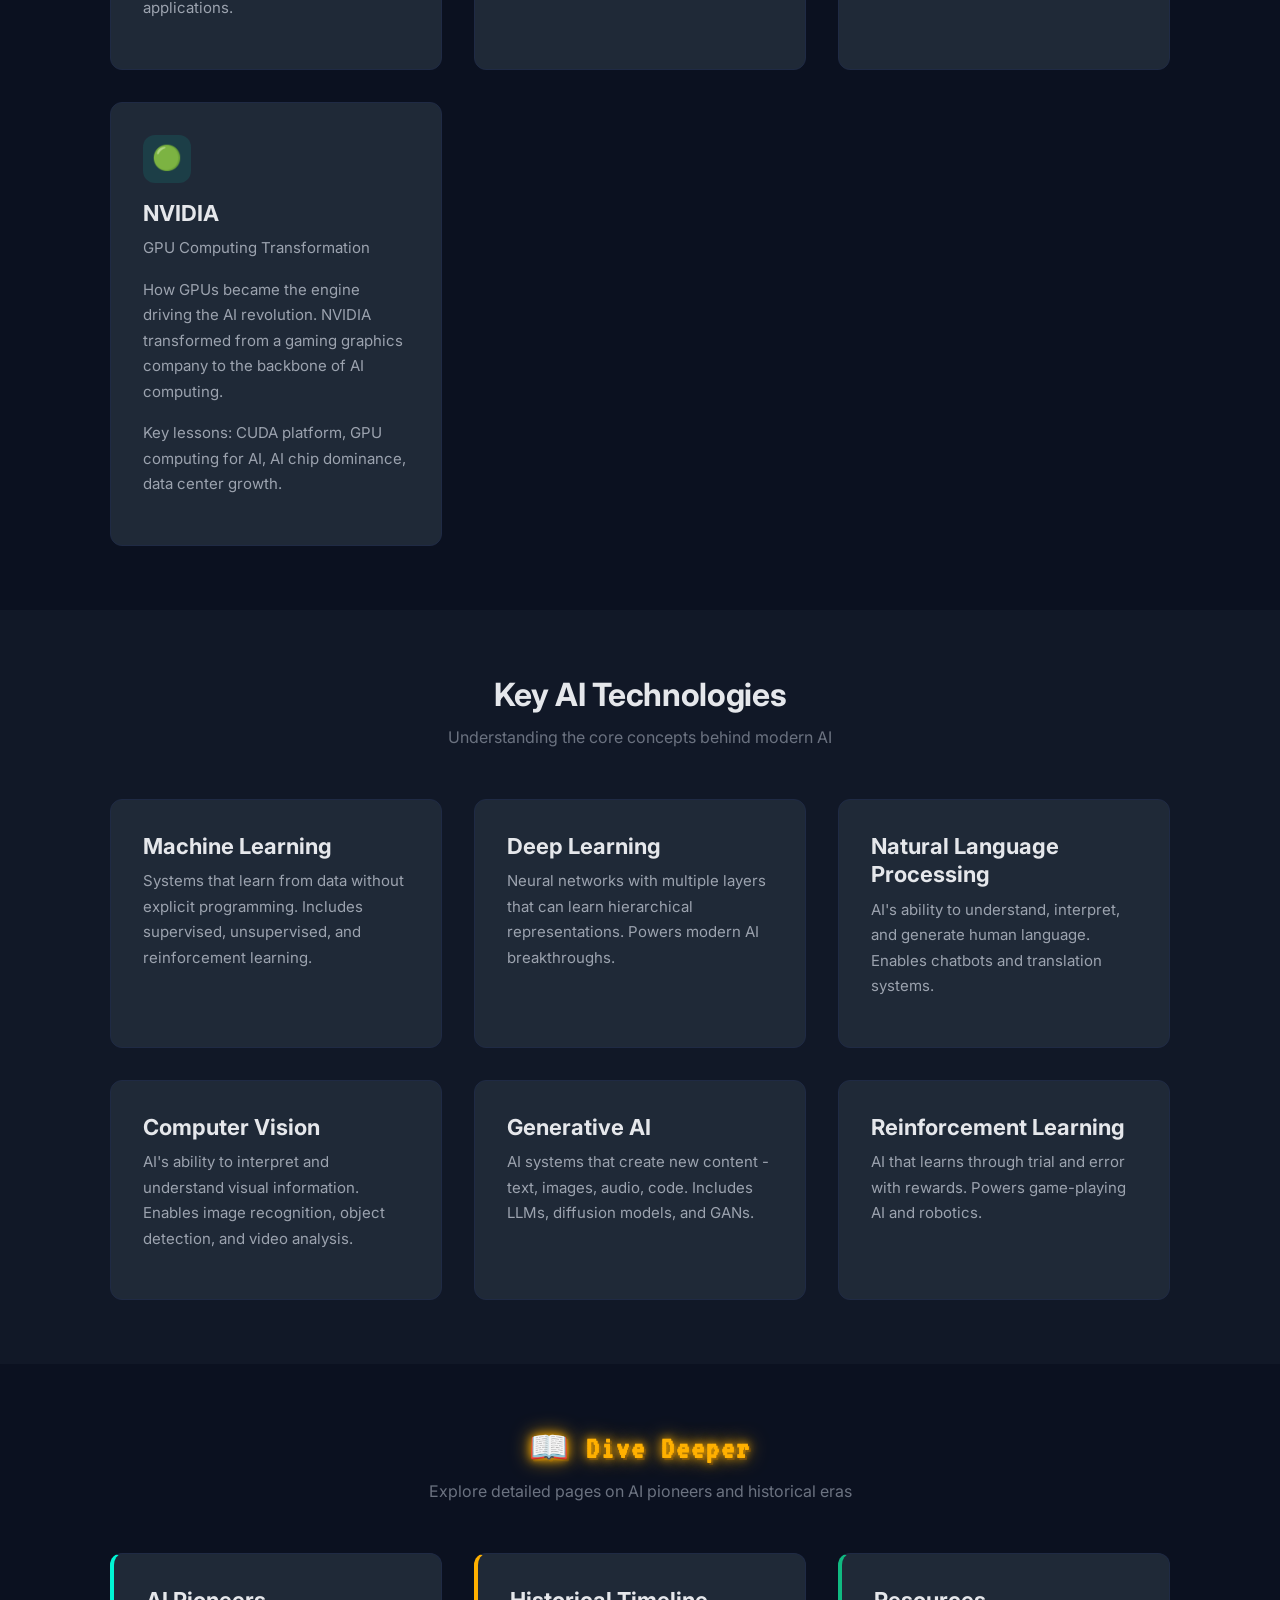
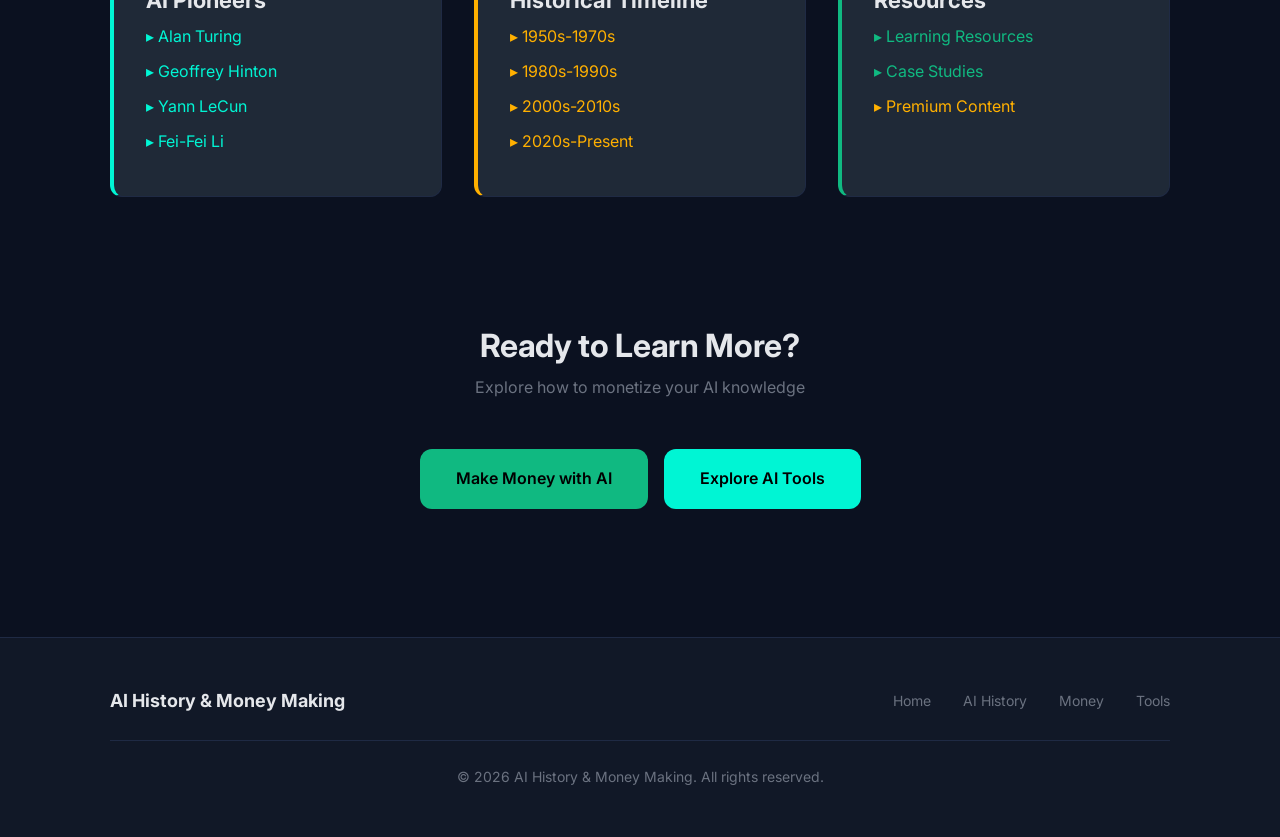
==== commit f74d65f9: "Add retro gaming aesthetics, merge content from cloudfront, add premium link, link subpages" ====
--- a/ai-history.html
+++ b/ai-history.html
@@ -38,6 +38,7 @@
         <li><a href="money.html">Money</a></li>
         <li><a href="tools.html">Tools</a></li>
         <li><a href="investing.html">Investing</a></li>
+        <li><a href="pages/premium/premium.html" class="nav-premium">Premium</a></li>
       </ul>
       <button class="theme-toggle" id="themeToggle" aria-label="Toggle theme">
         <svg viewBox="0 0 24 24" fill="currentColor">
@@ -72,7 +73,7 @@
         
         <div class="card-grid ai-timeline">
           <div class="card">
-            <span class="timeline-date">1950s-1970s</span>
+            <span class="timeline-date retro-title">1950s-1970s</span>
             <h3>The Foundation Era</h3>
             <p><strong>1950:</strong> Alan Turing publishes "Computing Machinery and Intelligence," introducing the Turing Test.</p>
             <p><strong>1956:</strong> John McCarthy coins the term "Artificial Intelligence" at Dartmouth Conference.</p>
@@ -82,22 +83,51 @@
           </div>
           
           <div class="card">
-            <span class="timeline-date">1980s-1990s</span>
+            <span class="timeline-date retro-title">1960s-1970s</span>
+            <h3>First Computing Revolution</h3>
+            <p><strong>1964:</strong> IBM System/360 revolutionizes computing with time-sharing.</p>
+            <p><strong>1969:</strong> ARPANET - Internet's birth connects 4 universities.</p>
+            <p><strong>1972:</strong> MYCIN - First expert system for medical diagnosis (69% accuracy).</p>
+            <p><strong>1977:</strong> Apple II, Commodore PET bring computing to homes.</p>
+          </div>
+          
+          <div class="card">
+            <span class="timeline-date retro-title">1980s</span>
+            <h3>Microprocessor Age</h3>
+            <p><strong>1981:</strong> IBM PC Revolution - establishes personal computer standard.</p>
+            <p><strong>1986:</strong> Backpropagation popularized by Geoffrey Hinton.</p>
+            <p><strong>1989:</strong> Yann LeCun develops CNNs for handwritten digit recognition.</p>
+            <p><strong>1990s:</strong> Internet boom enables distributed AI computing.</p>
+          </div>
+          
+          <div class="card">
+            <span class="timeline-date retro-title">1990s</span>
             <h3>Expert Systems Era</h3>
-            <p><strong>1980:</strong> Expert systems become popular in business and industry.</p>
-            <p><strong>1986:</strong> Geoffrey Hinton and colleagues popularize backpropagation.</p>
-            <p><strong>1989:</strong> Yann LeCun develops convolutional neural networks for handwritten digit recognition.</p>
+            <p><strong>1990:</strong> Tim Berners-Lee creates the World Wide Web.</p>
             <p><strong>1997:</strong> IBM's Deep Blue defeats Garry Kasparov in chess.</p>
-            <p><strong>1997:</strong> LSTM (Long Short-Term Memory) networks are introduced by Hochreiter and Schmidhuber.</p>
-          </div>
-          
-          <div class="card">
+            <p><strong>1997:</strong> LSTM (Long Short-Term Memory) networks introduced by Hochreiter and Schmidhuber.</p>
+            <p><strong>1999:</strong> NVIDIA introduces GeForce 256 - GPU computing begins.</p>
+          </div>
+          
+<div class="card">
             <span class="timeline-date">2000s-2010s</span>
             <h3>Deep Learning Revolution</h3>
-            <p><strong>2012:</strong> AlexNet wins ImageNet competition, sparking deep learning revolution.</p>
-            <p><strong>2014:</strong> GANs (Generative Adversarial Networks) introduced by Ian Goodfellow.</p>
-            <p><strong>2015:</strong> AlphaGo defeats world champion Lee Sedol in Go.</p>
-            <p><strong>2016:</strong> Google DeepMind's AlphaFold begins solving protein folding.</p>
+            <p><strong>2012:</strong> AlexNet wins ImageNet competition (85% accuracy), sparking deep learning revolution.</p>
+            <p><strong>2014:</strong> GANs (Generative Adversarial Networks) introduced by Ian Goodfellow for AI art.</p>
+            <p><strong>2016:</strong> AlphaGo defeats world champion Lee Sedol in Go - AI shows intuition.</p>
+            <p><strong>2017:</strong> Google releases "Attention Is All You Need" - Transformers change everything.</p>
+            <p><strong>2018:</strong> BERT revolutionizes NLP - machines understand context.</p>
+          </div>
+          
+          <div class="card">
+            <span class="timeline-date retro-title">2020s-2026</span>
+            <h3>LLM & Generative AI Era</h3>
+            <p><strong>2020:</strong> GPT-3 released - 175B parameters, shows emergent abilities.</p>
+            <p><strong>2022:</strong> ChatGPT launches - AI goes mainstream (100M users in 2 months).</p>
+            <p><strong>2023:</strong> GPT-4, Claude, Llama 2 - multimodal AI becomes accessible.</p>
+            <p><strong>2024:</strong> GPT-4o, Claude 3 - native multimodal, reasoning improvements.</p>
+            <p><strong>2025-26:</strong> Agentic AI, OpenAI o1, Claude 3.5 - AI takes actions.</p>
+          </div>
             <p><strong>2017:</strong> Transformer architecture introduced, enabling modern LLMs.</p>
           </div>
           
@@ -267,6 +297,47 @@
           <div class="card">
             <h3>Reinforcement Learning</h3>
             <p>AI that learns through trial and error with rewards. Powers game-playing AI and robotics.</p>
+          </div>
+        </div>
+      </div>
+    </section>
+
+    <!-- Dive Deeper Section -->
+    <section class="section">
+      <div class="container">
+        <div class="section-header">
+          <h2 class="retro-title">📖 Dive Deeper</h2>
+          <p>Explore detailed pages on AI pioneers and historical eras</p>
+        </div>
+        
+        <div class="card-grid" style="grid-template-columns: repeat(auto-fit, minmax(280px, 1fr));">
+          <div class="card" style="border-left: 4px solid var(--accent-ai);">
+            <h3>AI Pioneers</h3>
+            <ul style="list-style: none; padding: 0;">
+              <li style="margin-bottom: 0.5rem;"><a href="pages/pioneers/alan-turing.html" style="color: var(--accent-ai);">▸ Alan Turing</a></li>
+              <li style="margin-bottom: 0.5rem;"><a href="pages/pioneers/geoffrey-hinton.html" style="color: var(--accent-ai);">▸ Geoffrey Hinton</a></li>
+              <li style="margin-bottom: 0.5rem;"><a href="pages/pioneers/yann-lecun.html" style="color: var(--accent-ai);">▸ Yann LeCun</a></li>
+              <li style="margin-bottom: 0.5rem;"><a href="pages/pioneers/fei-fei-li.html" style="color: var(--accent-ai);">▸ Fei-Fei Li</a></li>
+            </ul>
+          </div>
+          
+          <div class="card" style="border-left: 4px solid var(--amber-glow);">
+            <h3>Historical Timeline</h3>
+            <ul style="list-style: none; padding: 0;">
+              <li style="margin-bottom: 0.5rem;"><a href="pages/timeline/1950s-1970s.html" style="color: var(--amber-glow);">▸ 1950s-1970s</a></li>
+              <li style="margin-bottom: 0.5rem;"><a href="pages/timeline/1980s-1990s.html" style="color: var(--amber-glow);">▸ 1980s-1990s</a></li>
+              <li style="margin-bottom: 0.5rem;"><a href="pages/timeline/2000s-2010s.html" style="color: var(--amber-glow);">▸ 2000s-2010s</a></li>
+              <li style="margin-bottom: 0.5rem;"><a href="pages/timeline/2020s-present.html" style="color: var(--amber-glow);">▸ 2020s-Present</a></li>
+            </ul>
+          </div>
+          
+          <div class="card" style="border-left: 4px solid var(--accent-money);">
+            <h3>Resources</h3>
+            <ul style="list-style: none; padding: 0;">
+              <li style="margin-bottom: 0.5rem;"><a href="pages/resources/" style="color: var(--accent-money);">▸ Learning Resources</a></li>
+              <li style="margin-bottom: 0.5rem;"><a href="pages/case-studies/" style="color: var(--accent-money);">▸ Case Studies</a></li>
+              <li style="margin-bottom: 0.5rem;"><a href="pages/premium/premium.html" style="color: var(--amber-glow);">▸ Premium Content</a></li>
+            </ul>
           </div>
         </div>
       </div>
--- a/assets/css/dark-theme.css
+++ b/assets/css/dark-theme.css
@@ -1,8 +1,13 @@
 /* AI History & Money Making - Dark Theme CSS */
-/* Modern AI SaaS Platform Design */
-
-/* ============================================
-   CSS VARIABLES - Dark Theme System
+/* Modern AI SaaS Platform Design with Retro Gaming Aesthetics */
+
+/* ============================================
+   FONTS - Retro Gaming & Modern
+   ============================================ */
+@import url('https://fonts.googleapis.com/css2?family=VT323&family=Special+Elite&family=Press+Start+2P&family=Inter:wght@300;400;500;600;700&display=swap');
+
+/* ============================================
+   CSS VARIABLES - Dark Theme System + Retro Gaming
    ============================================ */
 
 :root {
@@ -10,6 +15,22 @@
   --bg-primary: #0B1120;
   --bg-secondary: #111827;
   --bg-tertiary: #1F2937;
+  
+  /* RETRO GAMING COLORS (70s/90s) */
+  --amber-glow: #ffb000;
+  --amber-dark: #cc8c00;
+  --amber-light: #ffe066;
+  --brown-dark: #3d2914;
+  --brown-medium: #5c4033;
+  --brown-light: #8b7355;
+  --olive-green: #556b2f;
+  --olive-light: #6b8e23;
+  --cream: #f5f5dc;
+  --tape-brown: #8b4513;
+  --neon-pink: #ff00ff;
+  --neon-green: #00ff00;
+  --neon-cyan: #00ffff;
+  --retro-scanline: rgba(0, 0, 0, 0.15);
   
   /* AI-Specific Accents */
   --accent-ai: #00F5D4;
@@ -128,7 +149,7 @@
   overflow-x: hidden;
 }
 
-/* Background Pattern */
+/* Background Pattern with Retro Scanlines */
 body::before {
   content: "";
   position: fixed;
@@ -137,10 +158,30 @@
   width: 100%;
   height: 100%;
   background: 
+    repeating-linear-gradient(
+      transparent,
+      0deg,
+      transparent 2px,
+      var(--retro-scanline) 2px,
+      var(--retro-scanline) 4px
+    ),
     radial-gradient(ellipse at top left, rgba(0, 245, 212, 0.03) 0%, transparent 50%),
     radial-gradient(ellipse at bottom right, rgba(16, 185, 129, 0.03) 0%, transparent 50%);
   pointer-events: none;
-  z-index: -1;
+  z-index: 9999;
+}
+
+/* CRT Screen Glow Effect */
+body::after {
+  content: '';
+  position: fixed;
+  top: 0;
+  left: 0;
+  right: 0;
+  bottom: 0;
+  background: radial-gradient(ellipse at center, transparent 0%, rgba(0,0,0,0.3) 100%);
+  pointer-events: none;
+  z-index: 9998;
 }
 
 /* ============================================
@@ -934,3 +975,210 @@
 .tool-category.image { background: rgba(0, 245, 212, 0.1); color: var(--accent-ai); }
 .tool-category.automation { background: rgba(16, 185, 129, 0.1); color: var(--accent-money); }
 .tool-category.video { background: rgba(245, 158, 11, 0.1); color: var(--accent-orange); }
+
+/* ============================================
+   RETRO GAMING STYLES (70s/90s Aesthetic)
+   ============================================ */
+
+/* Retro Gaming Title */
+.retro-title {
+  font-family: 'VT323', 'Courier New', monospace;
+  color: var(--amber-glow);
+  text-shadow: 
+    0 0 10px var(--amber-glow),
+    0 0 20px var(--amber-dark),
+    2px 2px 0 var(--brown-dark);
+  letter-spacing: 2px;
+}
+
+.retro-title-lg {
+  font-family: 'Press Start 2P', cursive;
+  font-size: 1.5rem;
+  color: var(--neon-green);
+  text-shadow: 
+    0 0 5px var(--neon-green),
+    0 0 10px var(--neon-green),
+    3px 3px 0 var(--brown-dark);
+  letter-spacing: 1px;
+}
+
+/* Retro Button Styles */
+.retro-btn {
+  font-family: 'VT323', monospace;
+  font-size: 1.25rem;
+  padding: 12px 24px;
+  border: 3px solid var(--amber-glow);
+  background: var(--brown-dark);
+  color: var(--amber-glow);
+  cursor: pointer;
+  transition: all 0.2s;
+  text-transform: uppercase;
+  letter-spacing: 1px;
+  position: relative;
+}
+
+.retro-btn:hover {
+  background: var(--amber-glow);
+  color: var(--brown-dark);
+  box-shadow: 
+    0 0 15px var(--amber-glow),
+    inset 0 0 15px rgba(255, 176, 0, 0.3);
+  transform: translateY(-2px);
+}
+
+.retro-btn::before {
+  content: '>';
+  margin-right: 8px;
+  color: var(--amber-glow);
+}
+
+.retro-btn:hover::before {
+  color: var(--brown-dark);
+  animation: blink 0.5s step-end infinite;
+}
+
+@keyframes blink {
+  0%, 100% { opacity: 1; }
+  50% { opacity: 0; }
+}
+
+/* Retro Card Style */
+.retro-card {
+  background: linear-gradient(180deg, var(--brown-dark) 0%, #2a1d0e 100%);
+  border: 3px solid var(--amber-glow);
+  border-radius: 8px;
+  padding: var(--space-lg);
+  box-shadow: 
+    4px 4px 0 var(--brown-dark),
+    0 0 20px rgba(255, 176, 0, 0.2);
+  transition: all 0.2s;
+}
+
+.retro-card:hover {
+  transform: translateY(-4px);
+  box-shadow: 
+    6px 6px 0 var(--brown-dark),
+    0 0 30px rgba(255, 176, 0, 0.4);
+  border-color: var(--amber-light);
+}
+
+.retro-card h3 {
+  font-family: 'VT323', monospace;
+  color: var(--amber-glow);
+  font-size: 1.5rem;
+  margin-bottom: var(--space-sm);
+  border-bottom: 2px dashed var(--brown-light);
+  padding-bottom: var(--space-sm);
+}
+
+/* Neon Glow Effects */
+.neon-text {
+  color: var(--neon-cyan);
+  text-shadow: 
+    0 0 5px var(--neon-cyan),
+    0 0 10px var(--neon-cyan),
+    0 0 20px var(--neon-cyan);
+}
+
+.neon-border {
+  border: 2px solid var(--neon-pink);
+  box-shadow: 
+    0 0 5px var(--neon-pink),
+    inset 0 0 10px rgba(255, 0, 255, 0.2);
+}
+
+/* Pixel Art Decor */
+.pixel-icon {
+  image-rendering: pixelated;
+  width: 32px;
+  height: 32px;
+}
+
+/* Arcade Style Stats */
+.arcade-stat {
+  font-family: 'Press Start 2P', cursive;
+  font-size: 0.75rem;
+  color: var(--neon-green);
+  text-shadow: 0 0 5px var(--neon-green);
+  background: var(--brown-dark);
+  padding: var(--space-sm) var(--space-md);
+  border: 2px solid var(--neon-green);
+  display: inline-block;
+  margin: var(--space-xs);
+}
+
+/* 8-bit Loading Animation */
+@keyframes pixelLoading {
+  0% { content: '[........]'; }
+  12% { content: '[▌........]'; }
+  25% { content: '[▌▌.......]'; }
+  37% { content: '[▌▌▌......]'; }
+  50% { content: '[▌▌▌▌.....]'; }
+  62% { content: '[▌▌▌▌▌....]'; }
+  75% { content: '[▌▌▌▌▌▌...]'; }
+  87% { content: '[▌▌▌▌▌▌▌..]'; }
+  100% { content: '[▌▌▌▌▌▌▌▌]'; }
+}
+
+.pixel-loading {
+  font-family: 'VT323', monospace;
+  color: var(--neon-green);
+  font-size: 1.25rem;
+}
+
+/* Retro Divider */
+.retro-divider {
+  height: 4px;
+  background: linear-gradient(90deg, 
+    transparent 0%, 
+    var(--amber-glow) 20%, 
+    var(--neon-pink) 50%, 
+    var(--amber-glow) 80%, 
+    transparent 100%);
+  margin: var(--space-xl) 0;
+  border-radius: 2px;
+  box-shadow: 0 0 10px var(--amber-glow);
+}
+
+/* Console/Terminal Style Box */
+.terminal-box {
+  background: #0a0a0a;
+  border: 2px solid var(--olive-green);
+  border-radius: 4px;
+  padding: var(--space-md);
+  font-family: 'VT323', monospace;
+  color: var(--olive-light);
+}
+
+.terminal-box .prompt {
+  color: var(--neon-green);
+  margin-right: var(--space-sm);
+}
+
+.terminal-box .command {
+  color: var(--cream);
+}
+
+.terminal-box .output {
+  color: var(--text-muted);
+  margin-top: var(--space-xs);
+}
+
+/* Premium Navigation Link */
+.nav-premium {
+  background: linear-gradient(135deg, var(--amber-glow) 0%, var(--amber-dark) 100%);
+  color: var(--brown-dark) !important;
+  font-weight: 700 !important;
+  padding: 8px 16px !important;
+  border-radius: 6px;
+  text-transform: uppercase;
+  font-size: 0.85rem;
+  letter-spacing: 1px;
+  transition: all 0.2s;
+}
+
+.nav-premium:hover {
+  transform: translateY(-2px);
+  box-shadow: 0 0 15px var(--amber-glow);
+  color: var(--brown-dark) !important;
+}
